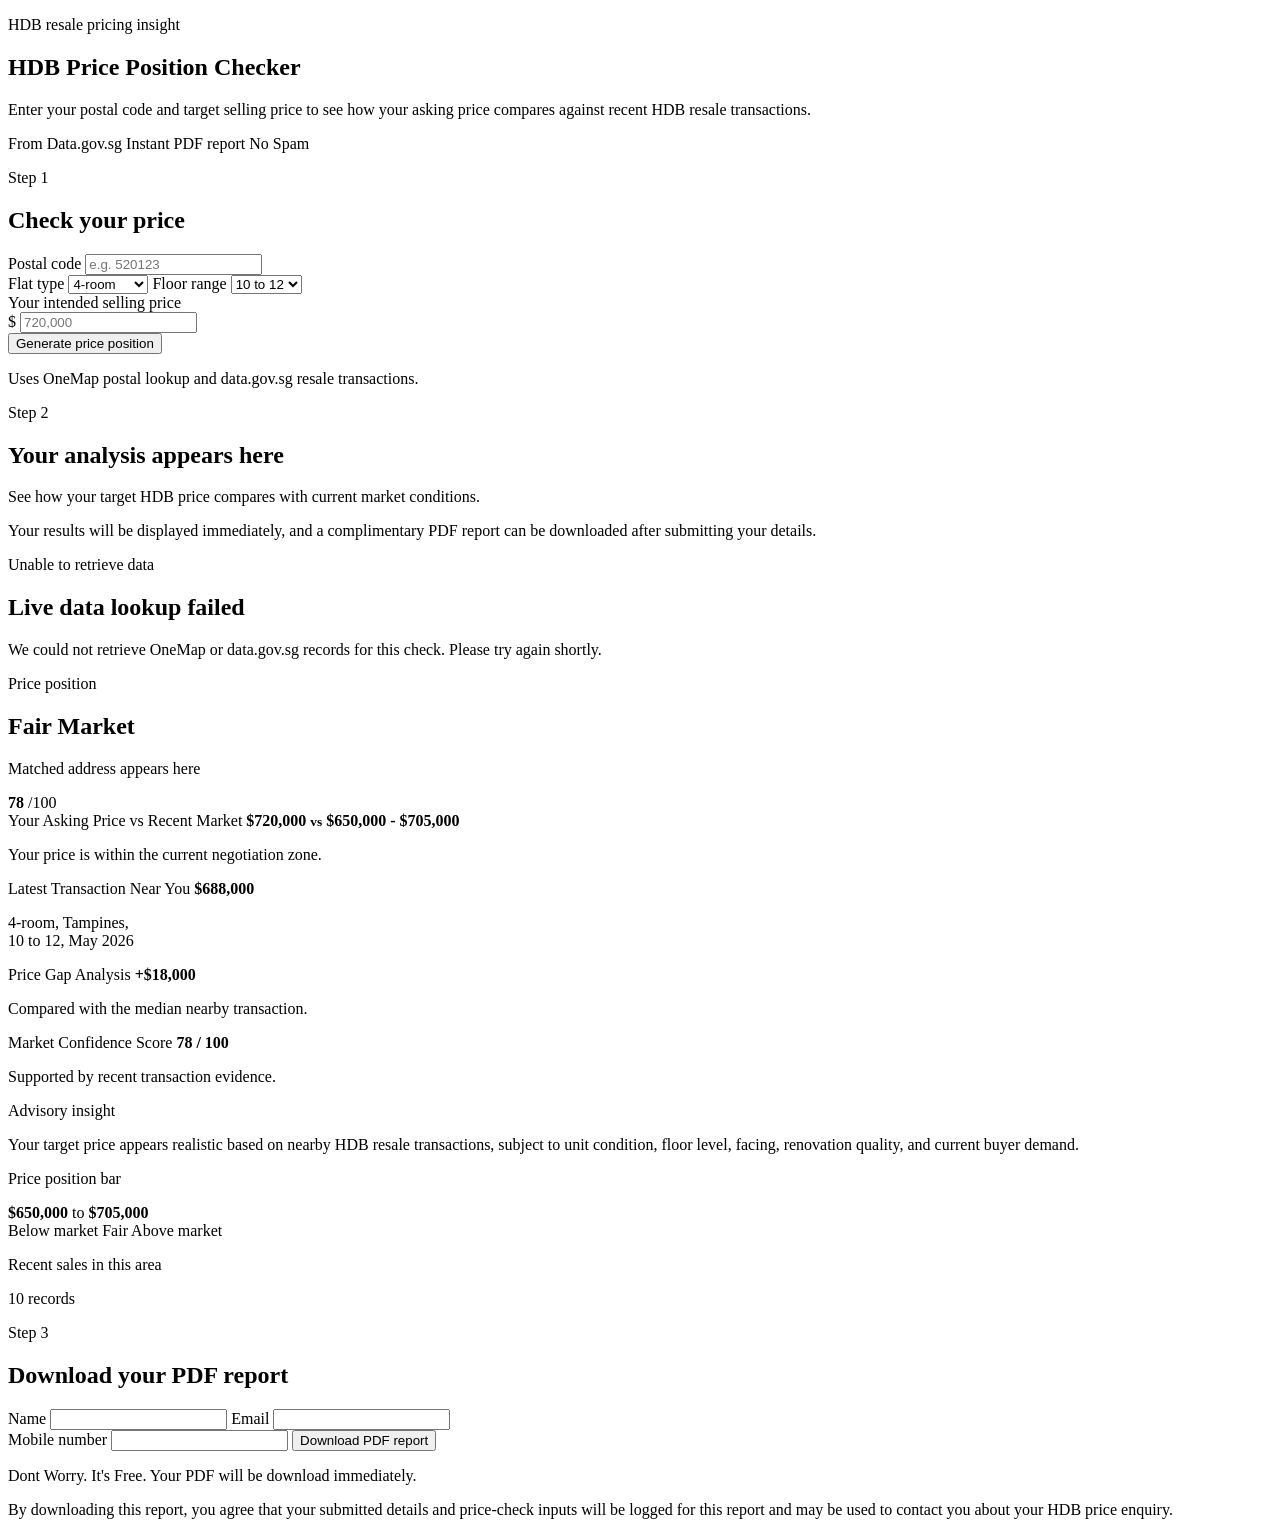
==== app/index.html @ a97e1f1e "Create index.html" ====
<!doctype html>
<html lang="en">
  <head>
    <meta charset="utf-8">
    <meta name="viewport" content="width=device-width, initial-scale=1">
    <title>HDB Price Position Checker</title>
    <meta name="description" content="Check where your HDB target selling price stands against recent public resale transactions.">
    <link rel="stylesheet" href="styles.css?v=20260605-proxy-1">
  </head>
  <body>
    <main class="page-shell">
      <section class="hero">
        <div class="hero-copy">
          <p class="eyebrow">HDB resale pricing insight</p>
          <h1>HDB Price Position Checker</h1>
          <p class="hero-text">Enter your postal code and target selling price to see how your asking price compares against recent HDB resale transactions.</p>
        </div>
        <div class="trust-strip" aria-label="Report highlights">
          <span>From Data.gov.sg</span>
          <span>Instant PDF report</span>
          <span>No Spam</span>
        </div>
      </section>

      <section class="checker-grid" aria-label="Price checker">
        <form class="panel form-panel" id="checkerForm">
          <div class="panel-heading">
            <p class="section-kicker">Step 1</p>
            <h2>Check your price</h2>
          </div>

          <label class="field">
            <span>Postal code</span>
            <input id="postalCode" name="postalCode" inputmode="numeric" autocomplete="postal-code" maxlength="6" placeholder="e.g. 520123" required>
          </label>

          <div class="field-row">
            <label class="field">
              <span>Flat type</span>
              <select id="flatType" name="flatType" required>
                <option value="2 ROOM">2-room</option>
                <option value="3 ROOM">3-room</option>
                <option value="4 ROOM" selected>4-room</option>
                <option value="5 ROOM">5-room</option>
                <option value="EXECUTIVE">Executive</option>
              </select>
            </label>
            <label class="field">
              <span>Floor range</span>
              <select id="storeyRange" name="storeyRange" required>
                <option value="01 TO 03">01 to 03</option>
                <option value="04 TO 06">04 to 06</option>
                <option value="07 TO 09">07 to 09</option>
                <option value="10 TO 12" selected>10 to 12</option>
                <option value="13 TO 15">13 to 15</option>
                <option value="16 TO 18">16 to 18</option>
                <option value="19 TO 21">19 to 21</option>
                <option value="22 TO 24">22 to 24</option>
              </select>
            </label>
          </div>

          <label class="field">
            <span>Your intended selling price</span>
            <div class="currency-input">
              <span>$</span>
              <input id="targetPrice" name="targetPrice" inputmode="numeric" placeholder="720,000" required>
            </div>
          </label>

          <button class="primary-button" id="generateButton" type="submit">
            <span class="button-label">Generate price position</span>
            <span class="button-spinner" aria-hidden="true"></span>
          </button>
          <p class="form-note">Uses OneMap postal lookup and data.gov.sg resale transactions.</p>
        </form>

        <section class="panel result-panel" id="resultPanel" aria-live="polite">
          <div class="empty-state" id="emptyState">
            <p class="section-kicker">Step 2</p>
            <h2>Your analysis appears here</h2>
            <p>See how your target HDB price compares with current market conditions.</p>
            <p>Your results will be displayed immediately, and a complimentary PDF report can be downloaded after submitting your details.</p>
          </div>

          <div class="empty-state error-state hidden" id="errorState">
            <p class="section-kicker">Unable to retrieve data</p>
            <h2>Live data lookup failed</h2>
            <p id="errorCopy">We could not retrieve OneMap or data.gov.sg records for this check. Please try again shortly.</p>
          </div>

          <div class="results hidden" id="results">
            <div class="result-header">
              <div>
                <p class="section-kicker">Price position</p>
                <h2 id="positionTitle">Fair Market</h2>
                <p class="matched-address" id="matchedAddress">Matched address appears here</p>
              </div>
              <div class="score-ring" aria-label="Market confidence score">
                <strong id="confidenceScore">78</strong>
                <span>/100</span>
              </div>
            </div>

            <div class="meter" aria-hidden="true">
              <div id="meterFill"></div>
            </div>

            <div class="cards">
              <article class="metric-card">
                <span>Your Asking Price vs Recent Market</span>
                <strong class="price-stack" id="priceComparison">
                  <span>$720,000</span>
                  <small>vs</small>
                  <span>$650,000 - $705,000</span>
                </strong>
                <p id="comparisonCopy">Your price is within the current negotiation zone.</p>
              </article>
              <article class="metric-card">
                <span>Latest Transaction Near You</span>
                <strong id="latestTransaction">$688,000</strong>
                <p id="latestCopy">4-room, Tampines,<br>10 to 12, May 2026</p>
              </article>
              <article class="metric-card">
                <span>Price Gap Analysis</span>
                <strong id="priceGap">+$18,000</strong>
                <p id="gapCopy">Compared with the median nearby transaction.</p>
              </article>
              <article class="metric-card">
                <span>Market Confidence Score</span>
                <strong id="scoreCopy">78 / 100</strong>
                <p id="confidenceCopy">Supported by recent transaction evidence.</p>
              </article>
            </div>

            <div class="insight-box">
              <p class="section-kicker">Advisory insight</p>
              <p id="insightCopy">Your target price appears realistic based on nearby HDB resale transactions, subject to unit condition, floor level, facing, renovation quality, and current buyer demand.</p>
            </div>

            <div class="analysis-tools">
              <article class="range-card">
                <p class="section-kicker">Price position bar</p>
                <div class="range-values">
                  <strong id="rangeLow">$650,000</strong>
                  <span>to</span>
                  <strong id="rangeHigh">$705,000</strong>
                </div>
                <div class="position-bar" aria-label="Price position bar">
                  <i id="priceMarker"></i>
                </div>
                <div class="range-labels">
                  <span>Below market</span>
                  <span>Fair</span>
                  <span>Above market</span>
                </div>
              </article>
            </div>

            <section class="transactions-panel">
              <div class="section-heading-row">
                <p class="section-kicker" id="transactionsTitle">Recent sales in this area</p>
                <span id="transactionsCount">10 records</span>
              </div>
              <div class="transactions-list" id="transactionsList"></div>
            </section>

            <form class="lead-form" id="leadForm">
              <div class="panel-heading">
                <p class="section-kicker">Step 3</p>
                <h2>Download your PDF report</h2>
              </div>
              <div class="field-row">
                <label class="field">
                  <span>Name</span>
                  <input id="leadName" name="leadName" autocomplete="name" required>
                </label>
                <label class="field">
                  <span>Email</span>
                  <input id="leadEmail" name="leadEmail" type="email" autocomplete="email" required>
                </label>
              </div>
              <label class="field">
                <span>Mobile number</span>
                <input id="leadMobile" name="leadMobile" inputmode="tel" autocomplete="tel" required>
              </label>
              <button class="secondary-button" type="submit">Download PDF report</button>
              <p class="form-note">Dont Worry. It's Free. Your PDF will be download immediately.</p>
              <div class="consent-note">
                <p>By downloading this report, you agree that your submitted details and price-check inputs will be logged for this report and may be used to contact you about your HDB price enquiry.</p>
              </div>
            </form>
          </div>
        </section>
      </section>

    </main>

    <script src="app.js?v=20260605-proxy-1"></script>
  </body>
</html>
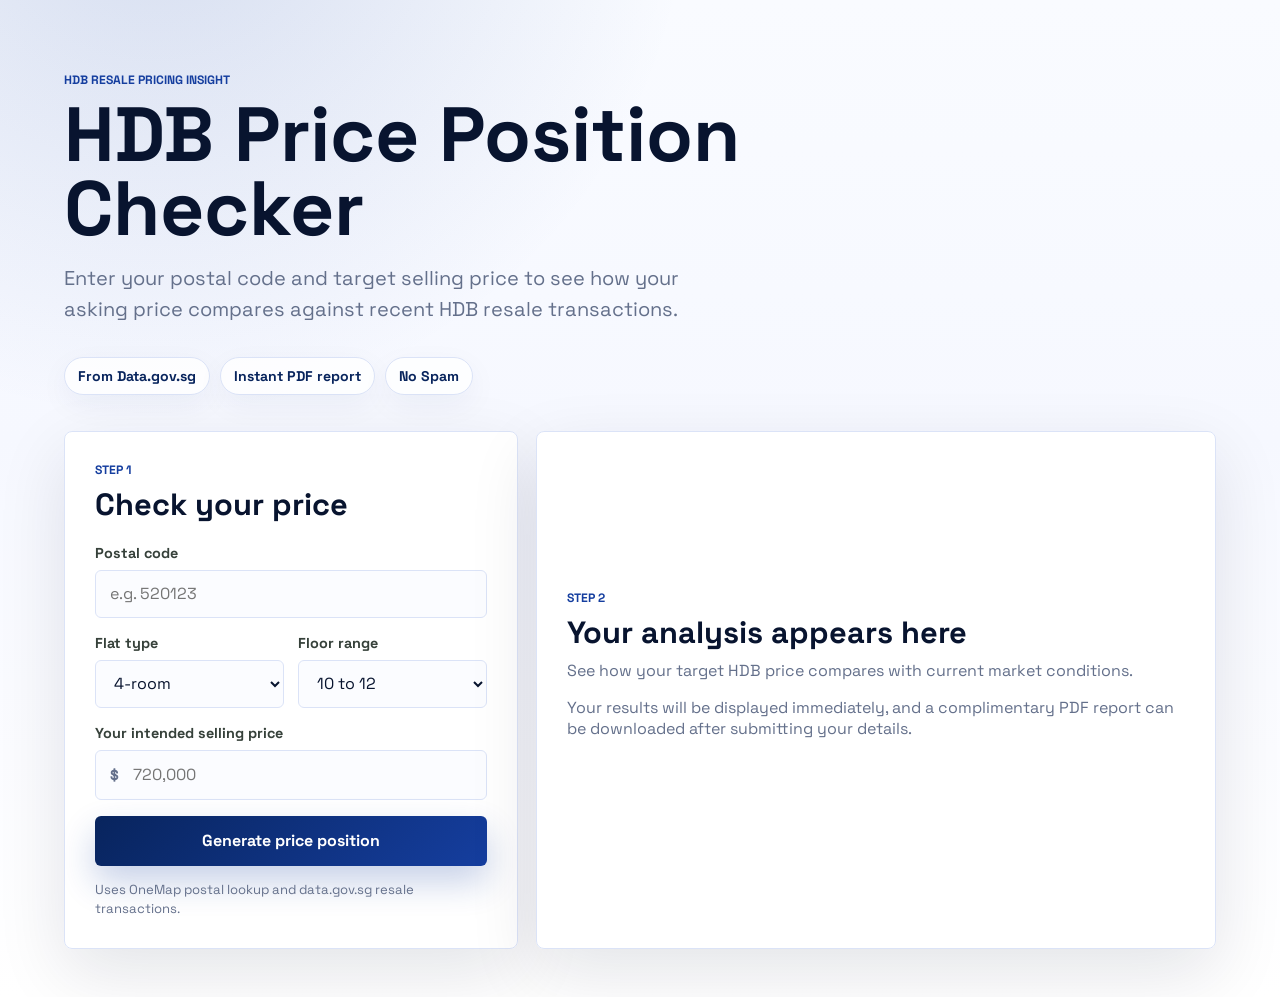
==== commit a0483d1e: "Update index.html" ====
--- a/app/index.html
+++ b/app/index.html
@@ -5,7 +5,7 @@
     <meta name="viewport" content="width=device-width, initial-scale=1">
     <title>HDB Price Position Checker</title>
     <meta name="description" content="Check where your HDB target selling price stands against recent public resale transactions.">
-    <link rel="stylesheet" href="styles.css?v=20260605-proxy-1">
+    <link rel="stylesheet" href="styles.css?v=20260605-proxy-2">
   </head>
   <body>
     <main class="page-shell">
@@ -196,6 +196,6 @@
 
     </main>
 
-    <script src="app.js?v=20260605-proxy-1"></script>
+    <script src="app.js?v=20260605-proxy-2"></script>
   </body>
 </html>
--- a/app/styles.css
+++ b/app/styles.css
@@ -0,0 +1,601 @@
+@import url("https://fonts.googleapis.com/css2?family=Space+Grotesk:wght@400;500;600;700&display=swap");
+
+:root {
+  color-scheme: light;
+  --bg: #f6f8ff;
+  --surface: #ffffff;
+  --ink: #08142f;
+  --muted: #64708b;
+  --line: #dbe3f7;
+  --accent: #153e9f;
+  --accent-deep: #08245d;
+  --accent-soft: #e8efff;
+  --accent-glow: rgba(21, 62, 159, 0.16);
+  --warning: #9c6a10;
+  --danger: #9f2d2d;
+  --shadow: 0 24px 70px rgba(8, 20, 47, 0.11);
+}
+
+* {
+  box-sizing: border-box;
+}
+
+html {
+  background: var(--bg);
+  color: var(--ink);
+  font-family: "Space Grotesk", "Sora", "Segoe UI", ui-sans-serif, system-ui, sans-serif;
+  letter-spacing: 0;
+}
+
+body {
+  margin: 0;
+  background:
+    radial-gradient(circle at 12% -12%, rgba(21, 62, 159, 0.16), transparent 34%),
+    linear-gradient(180deg, #f9fbff 0%, var(--bg) 44%, #ffffff 100%);
+}
+
+button,
+input,
+select {
+  font: inherit;
+}
+
+.page-shell {
+  min-height: 100vh;
+}
+
+.hero {
+  display: grid;
+  gap: 32px;
+  padding: 72px clamp(20px, 5vw, 72px) 36px;
+}
+
+.hero-copy {
+  max-width: 850px;
+}
+
+.eyebrow,
+.section-kicker {
+  margin: 0 0 10px;
+  color: var(--accent);
+  font-size: 0.76rem;
+  font-weight: 800;
+  letter-spacing: 0;
+  text-transform: uppercase;
+}
+
+h1,
+h2,
+p {
+  margin-top: 0;
+}
+
+h1 {
+  max-width: 820px;
+  margin-bottom: 18px;
+  font-size: clamp(2.5rem, 6vw, 5.8rem);
+  line-height: 0.96;
+  letter-spacing: 0;
+}
+
+h2 {
+  margin-bottom: 10px;
+  font-size: clamp(1.35rem, 2.4vw, 2.1rem);
+  line-height: 1.08;
+  letter-spacing: 0;
+}
+
+.hero-text {
+  max-width: 680px;
+  margin-bottom: 0;
+  color: var(--muted);
+  font-size: clamp(1.05rem, 2vw, 1.25rem);
+  line-height: 1.55;
+}
+
+.trust-strip {
+  display: flex;
+  flex-wrap: wrap;
+  gap: 10px;
+}
+
+.trust-strip span {
+  border: 1px solid var(--line);
+  border-radius: 999px;
+  background: rgba(255, 255, 255, 0.82);
+  padding: 9px 13px;
+  color: var(--accent-deep);
+  font-size: 0.88rem;
+  font-weight: 700;
+  box-shadow: 0 10px 30px rgba(8, 36, 93, 0.05);
+}
+
+.checker-grid {
+  display: grid;
+  grid-template-columns: minmax(300px, 0.8fr) minmax(0, 1.2fr);
+  gap: 18px;
+  padding: 0 clamp(20px, 5vw, 72px) 48px;
+}
+
+.panel {
+  border: 1px solid var(--line);
+  border-radius: 8px;
+  background: rgba(255, 255, 255, 0.94);
+  box-shadow: var(--shadow);
+  backdrop-filter: blur(16px);
+}
+
+.form-panel,
+.result-panel {
+  padding: clamp(20px, 3vw, 30px);
+}
+
+.panel-heading {
+  margin-bottom: 22px;
+}
+
+.field {
+  display: grid;
+  gap: 8px;
+  margin-bottom: 16px;
+}
+
+.field span {
+  color: #36413a;
+  font-size: 0.9rem;
+  font-weight: 700;
+}
+
+.field input,
+.field select,
+.currency-input {
+  width: 100%;
+  min-height: 48px;
+  border: 1px solid var(--line);
+  border-radius: 6px;
+  background: #fbfcff;
+  color: var(--ink);
+}
+
+.field input,
+.field select {
+  padding: 0 14px;
+}
+
+.field input:focus,
+.field select:focus {
+  border-color: var(--accent);
+  box-shadow: 0 0 0 4px var(--accent-glow);
+  outline: none;
+}
+
+.field-row {
+  display: grid;
+  grid-template-columns: repeat(2, minmax(0, 1fr));
+  gap: 14px;
+}
+
+.currency-input {
+  display: grid;
+  grid-template-columns: auto 1fr;
+  align-items: center;
+  padding-left: 14px;
+}
+
+.currency-input span {
+  color: var(--muted);
+}
+
+.currency-input input {
+  border: 0;
+  background: transparent;
+  box-shadow: none;
+}
+
+.currency-input input:focus {
+  box-shadow: none;
+}
+
+.primary-button,
+.secondary-button {
+  display: inline-flex;
+  gap: 10px;
+  justify-content: center;
+  align-items: center;
+  width: 100%;
+  min-height: 50px;
+  border: 0;
+  border-radius: 6px;
+  cursor: pointer;
+  font-weight: 800;
+}
+
+.primary-button {
+  background: linear-gradient(135deg, var(--accent-deep), var(--accent));
+  color: #fff;
+  box-shadow: 0 16px 34px rgba(21, 62, 159, 0.24);
+}
+
+.secondary-button {
+  background: linear-gradient(135deg, var(--accent), #255bd0);
+  color: #fff;
+  box-shadow: 0 16px 34px rgba(21, 62, 159, 0.2);
+}
+
+.primary-button:hover,
+.secondary-button:hover {
+  filter: brightness(0.95);
+}
+
+.primary-button.is-loading {
+  cursor: wait;
+  opacity: 0.9;
+}
+
+.button-spinner {
+  display: none;
+  width: 18px;
+  height: 18px;
+  border: 2px solid rgba(255, 255, 255, 0.45);
+  border-top-color: #ffffff;
+  border-radius: 999px;
+  animation: spin 0.8s linear infinite;
+}
+
+.primary-button.is-loading .button-spinner {
+  display: inline-block;
+}
+
+@keyframes spin {
+  to {
+    transform: rotate(360deg);
+  }
+}
+
+.form-note {
+  margin: 14px 0 0;
+  color: var(--muted);
+  font-size: 0.82rem;
+  line-height: 1.45;
+}
+
+.empty-state {
+  display: grid;
+  min-height: 420px;
+  align-content: center;
+  color: var(--muted);
+}
+
+.empty-state h2 {
+  color: var(--ink);
+}
+
+.error-state {
+  border-left: 4px solid var(--danger);
+}
+
+.error-state .section-kicker {
+  color: var(--danger);
+}
+
+.hidden {
+  display: none;
+}
+
+.result-header {
+  display: flex;
+  align-items: center;
+  justify-content: space-between;
+  gap: 18px;
+  margin-bottom: 18px;
+}
+
+.matched-address {
+  margin-bottom: 0;
+  color: var(--muted);
+  font-size: 0.92rem;
+  line-height: 1.35;
+}
+
+.score-ring {
+  display: grid;
+  place-items: center;
+  width: 96px;
+  height: 96px;
+  border: 8px solid var(--accent-soft);
+  border-top-color: var(--accent);
+  border-radius: 50%;
+  flex: 0 0 auto;
+}
+
+.score-ring strong {
+  font-size: 1.7rem;
+  line-height: 1;
+}
+
+.score-ring span {
+  color: var(--muted);
+  font-size: 0.76rem;
+}
+
+.meter {
+  height: 10px;
+  overflow: hidden;
+  border-radius: 999px;
+  background: #edf0ed;
+  margin-bottom: 20px;
+}
+
+.meter div {
+  width: 78%;
+  height: 100%;
+  border-radius: inherit;
+  background: var(--accent);
+}
+
+.cards {
+  display: grid;
+  grid-template-columns: repeat(2, minmax(0, 1fr));
+  gap: 12px;
+}
+
+.metric-card {
+  min-height: 146px;
+  border: 1px solid var(--line);
+  border-radius: 8px;
+  padding: 16px;
+  background: #fbfcff;
+}
+
+.metric-card span {
+  display: block;
+  min-height: 34px;
+  color: var(--muted);
+  font-size: 0.82rem;
+  font-weight: 800;
+}
+
+.metric-card strong {
+  display: block;
+  margin: 10px 0 8px;
+  font-size: clamp(1.15rem, 2vw, 1.55rem);
+  line-height: 1.12;
+}
+
+.price-stack span,
+.price-stack small {
+  display: block;
+}
+
+.metric-card .price-stack span {
+  min-height: 0;
+  color: var(--ink);
+  font-size: clamp(1.45rem, 2.4vw, 1.9rem);
+  font-weight: 800;
+  line-height: 1.08;
+}
+
+.price-stack small {
+  margin: 6px 0;
+  color: var(--muted);
+  font-size: 1rem;
+  font-weight: 700;
+}
+
+.metric-card p,
+.insight-box p {
+  margin-bottom: 0;
+  color: var(--muted);
+  line-height: 1.45;
+}
+
+.insight-box {
+  border-left: 4px solid var(--accent);
+  margin: 18px 0;
+  padding: 16px 18px;
+  background: var(--accent-soft);
+}
+
+.analysis-tools {
+  display: grid;
+  grid-template-columns: 1fr;
+  gap: 12px;
+  margin-bottom: 18px;
+}
+
+.range-card,
+.transactions-panel {
+  border: 1px solid var(--line);
+  border-radius: 8px;
+  background: #ffffff;
+  padding: 18px;
+}
+
+.range-values {
+  display: grid;
+  grid-template-columns: 1fr auto 1fr;
+  align-items: center;
+  gap: 12px;
+  margin: 12px 0 16px;
+}
+
+.range-card {
+  overflow: visible;
+}
+
+.range-values strong {
+  color: var(--ink);
+  font-size: clamp(1.15rem, 2vw, 1.5rem);
+}
+
+.range-values strong:last-child {
+  text-align: right;
+}
+
+.range-values span {
+  color: var(--muted);
+  font-weight: 800;
+}
+
+.position-bar {
+  position: relative;
+  height: 28px;
+  border-radius: 8px;
+  margin-top: 34px;
+  background: linear-gradient(90deg, #dbe8ff 0%, #5f8dff 48%, #08245d 100%);
+  box-shadow: inset 0 0 0 1px rgba(8, 36, 93, 0.08);
+}
+
+.position-bar i {
+  position: absolute;
+  top: -6px;
+  left: 50%;
+  width: 3px;
+  height: 40px;
+  border-radius: 999px;
+  background: var(--accent-deep);
+  box-shadow: 0 0 0 3px rgba(255, 255, 255, 0.75);
+}
+
+.position-bar i::before {
+  content: "Your price";
+  position: absolute;
+  top: -28px;
+  left: 50%;
+  transform: translateX(-50%);
+  white-space: nowrap;
+  color: var(--accent-deep);
+  font-size: 0.76rem;
+  font-weight: 800;
+}
+
+.position-bar i.is-low-edge::before {
+  left: 0;
+  transform: none;
+}
+
+.position-bar i.is-high-edge::before {
+  left: auto;
+  right: 0;
+  transform: none;
+}
+
+.range-labels {
+  display: flex;
+  justify-content: space-between;
+  gap: 10px;
+  margin-top: 10px;
+  color: var(--muted);
+  font-size: 0.8rem;
+}
+
+.transactions-panel {
+  margin-bottom: 20px;
+}
+
+.section-heading-row {
+  display: flex;
+  align-items: center;
+  justify-content: space-between;
+  gap: 16px;
+}
+
+.section-heading-row span {
+  color: var(--muted);
+  font-size: 0.82rem;
+  font-weight: 800;
+}
+
+.transactions-list {
+  display: grid;
+}
+
+.transaction-row {
+  display: grid;
+  grid-template-columns: minmax(0, 1fr) auto;
+  gap: 16px;
+  border-top: 1px solid var(--line);
+  padding: 13px 0;
+}
+
+.transaction-row:first-child {
+  border-top: 0;
+}
+
+.transaction-row strong {
+  display: block;
+  color: var(--ink);
+  font-size: 0.98rem;
+}
+
+.transaction-row p {
+  margin: 4px 0 0;
+  color: var(--muted);
+  font-size: 0.88rem;
+}
+
+.transaction-price {
+  color: var(--ink);
+  font-size: 1rem;
+  font-weight: 800;
+  white-space: nowrap;
+}
+
+.lead-form {
+  border-top: 1px solid var(--line);
+  margin-top: 22px;
+  padding-top: 22px;
+}
+
+.consent-note {
+  border: 1px solid var(--line);
+  border-radius: 8px;
+  margin: 14px 0 0;
+  padding: 14px 16px;
+  background: var(--accent-soft);
+}
+
+.consent-note strong {
+  display: block;
+  margin-bottom: 6px;
+  color: var(--accent-deep);
+  font-size: 0.92rem;
+}
+
+.consent-note p {
+  margin-bottom: 0;
+  color: var(--muted);
+  font-size: 0.86rem;
+  line-height: 1.5;
+}
+
+@media (max-width: 900px) {
+  .checker-grid,
+  .analysis-tools {
+    grid-template-columns: 1fr;
+  }
+
+  .empty-state {
+    min-height: 260px;
+  }
+}
+
+@media (max-width: 560px) {
+  .hero {
+    padding-top: 48px;
+  }
+
+  .field-row,
+  .cards {
+    grid-template-columns: 1fr;
+  }
+
+  .result-header {
+    align-items: flex-start;
+  }
+
+  .score-ring {
+    width: 82px;
+    height: 82px;
+  }
+}
